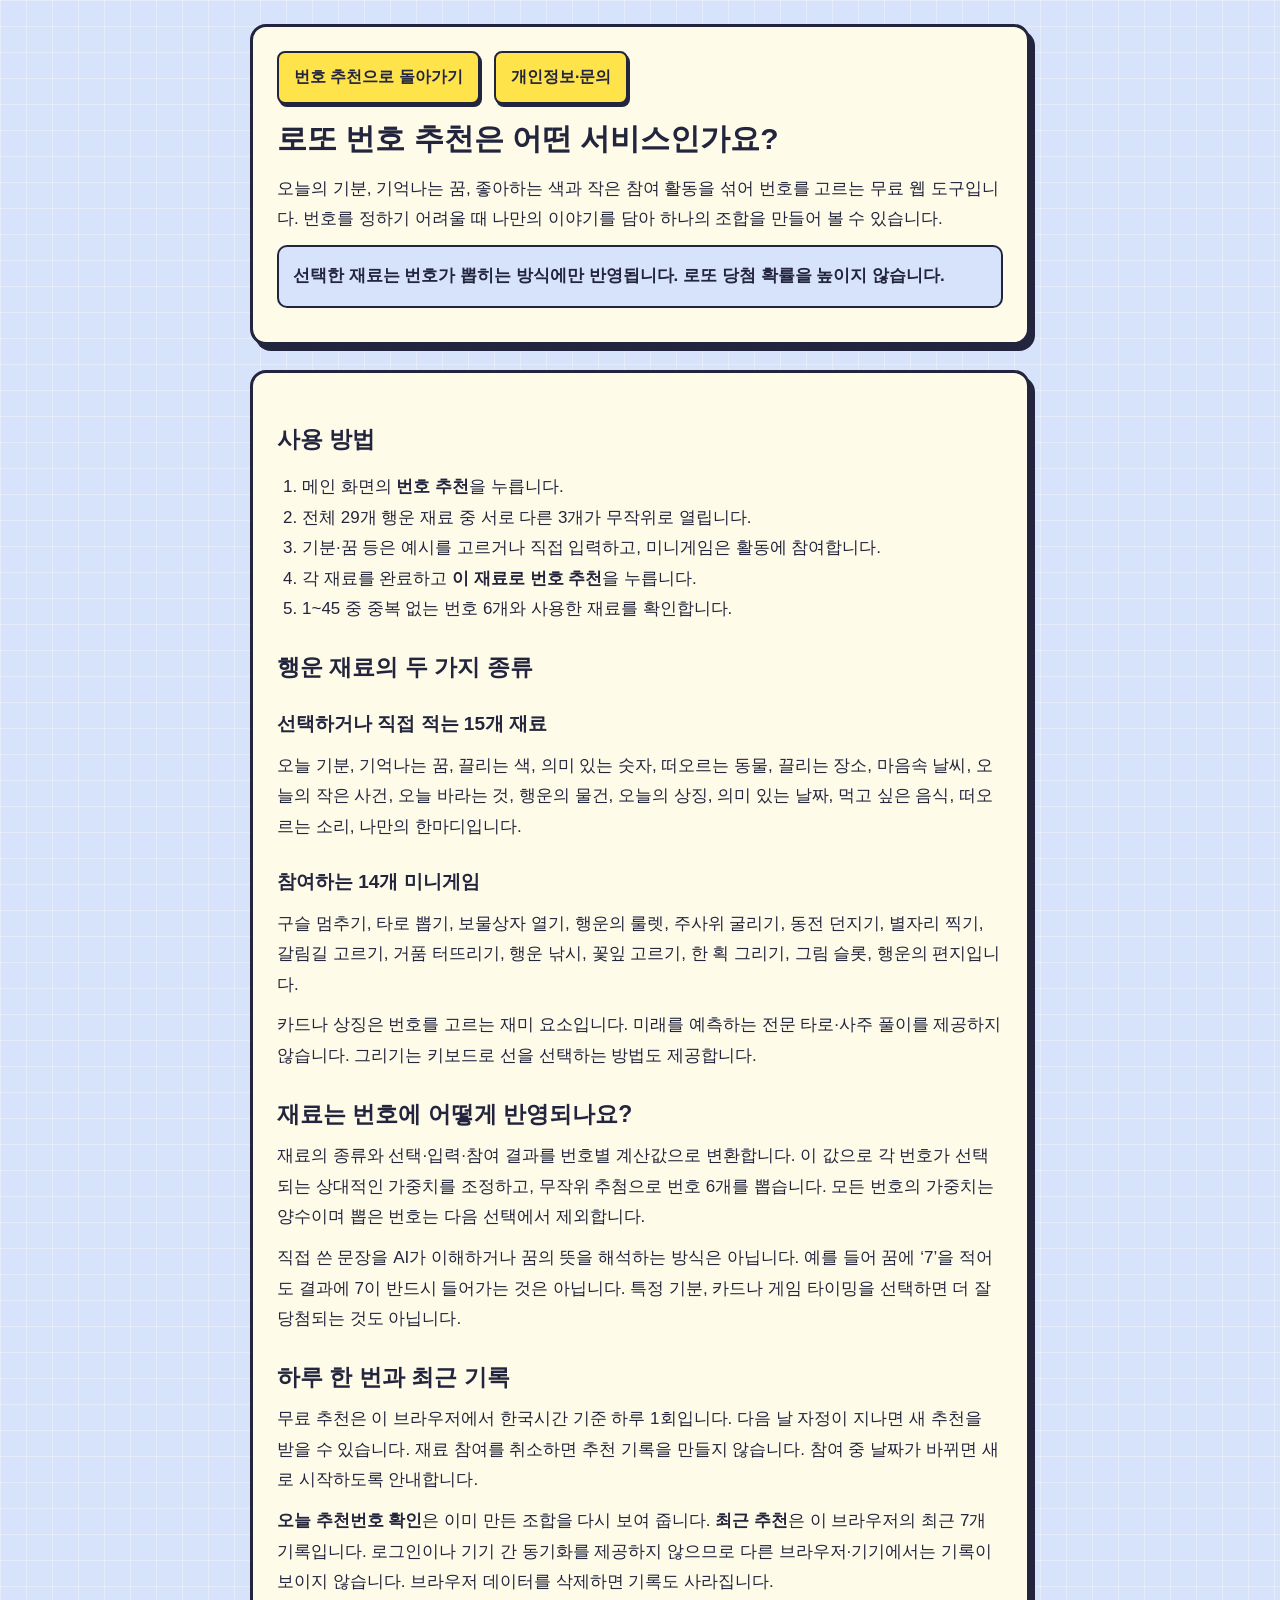
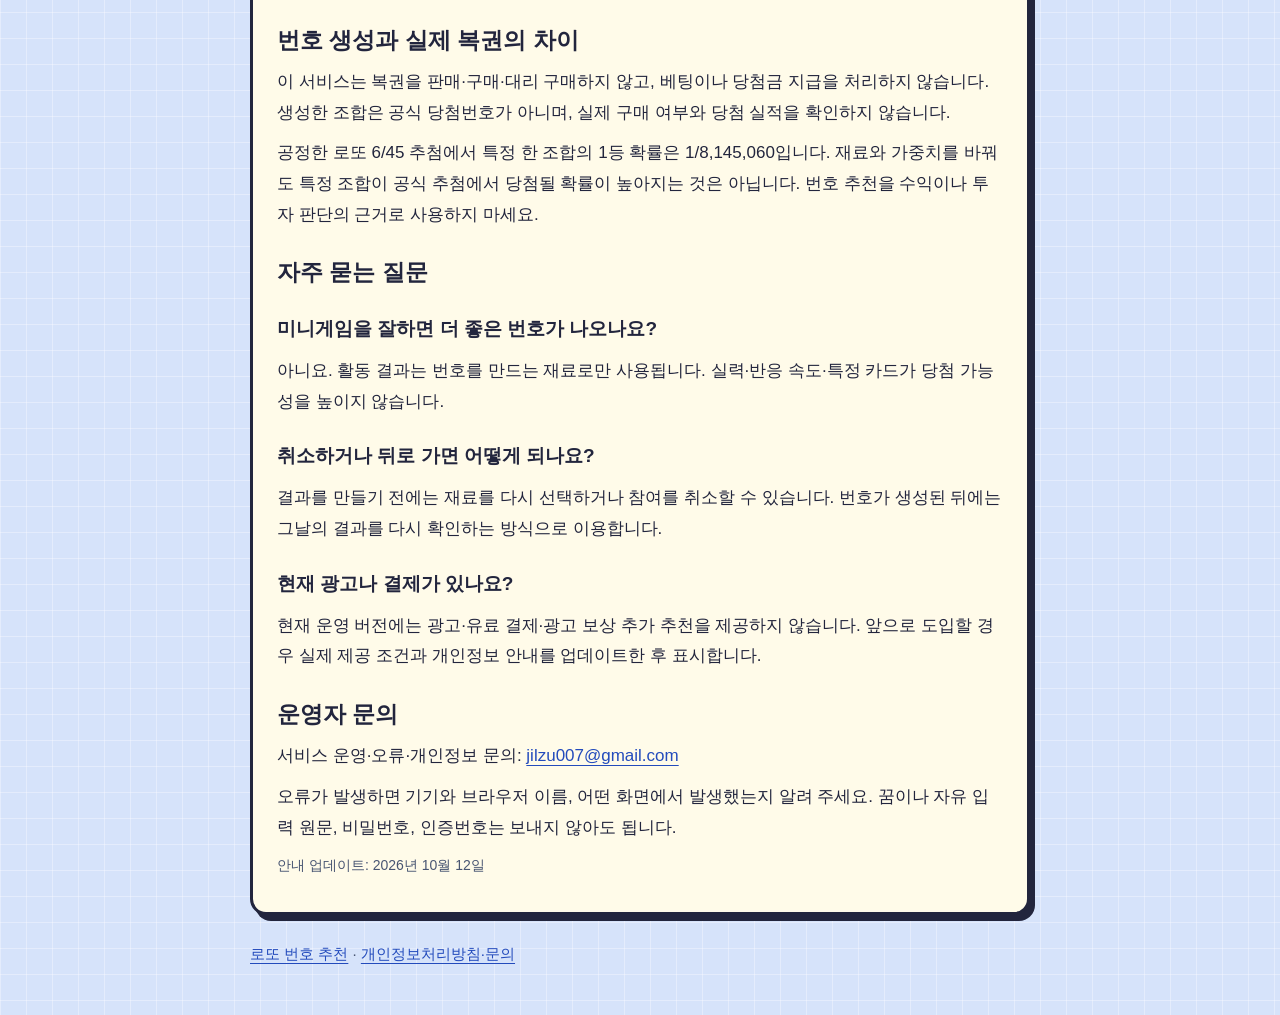
==== about.html @ af475376 "Add service privacy and contact pages for site review preparation" ====
<!doctype html><html lang="ko"><head><meta charset="utf-8"><meta name="viewport" content="width=device-width,initial-scale=1"><meta name="description" content="로또 번호 추천의 사용 방법, 행운 재료와 가중 추첨 방식, 하루 제한과 기록 안내"><title>서비스 소개·이용 안내 | 로또 번호 추천</title><link rel="stylesheet" href="info.css"></head><body><main><header><nav aria-label="서비스 메뉴"><a href="index.html">번호 추천으로 돌아가기</a><a href="privacy.html">개인정보·문의</a></nav><h1>로또 번호 추천은 어떤 서비스인가요?</h1><p>오늘의 기분, 기억나는 꿈, 좋아하는 색과 작은 참여 활동을 섞어 번호를 고르는 무료 웹 도구입니다. 번호를 정하기 어려울 때 나만의 이야기를 담아 하나의 조합을 만들어 볼 수 있습니다.</p><p class="notice">선택한 재료는 번호가 뽑히는 방식에만 반영됩니다. 로또 당첨 확률을 높이지 않습니다.</p></header><article><h2>사용 방법</h2><ol><li>메인 화면의 <strong>번호 추천</strong>을 누릅니다.</li><li>전체 29개 행운 재료 중 서로 다른 3개가 무작위로 열립니다.</li><li>기분·꿈 등은 예시를 고르거나 직접 입력하고, 미니게임은 활동에 참여합니다.</li><li>각 재료를 완료하고 <strong>이 재료로 번호 추천</strong>을 누릅니다.</li><li>1~45 중 중복 없는 번호 6개와 사용한 재료를 확인합니다.</li></ol><h2>행운 재료의 두 가지 종류</h2><h3>선택하거나 직접 적는 15개 재료</h3><p>오늘 기분, 기억나는 꿈, 끌리는 색, 의미 있는 숫자, 떠오르는 동물, 끌리는 장소, 마음속 날씨, 오늘의 작은 사건, 오늘 바라는 것, 행운의 물건, 오늘의 상징, 의미 있는 날짜, 먹고 싶은 음식, 떠오르는 소리, 나만의 한마디입니다.</p><h3>참여하는 14개 미니게임</h3><p>구슬 멈추기, 타로 뽑기, 보물상자 열기, 행운의 룰렛, 주사위 굴리기, 동전 던지기, 별자리 찍기, 갈림길 고르기, 거품 터뜨리기, 행운 낚시, 꽃잎 고르기, 한 획 그리기, 그림 슬롯, 행운의 편지입니다.</p><p>카드나 상징은 번호를 고르는 재미 요소입니다. 미래를 예측하는 전문 타로·사주 풀이를 제공하지 않습니다. 그리기는 키보드로 선을 선택하는 방법도 제공합니다.</p><h2>재료는 번호에 어떻게 반영되나요?</h2><p>재료의 종류와 선택·입력·참여 결과를 번호별 계산값으로 변환합니다. 이 값으로 각 번호가 선택되는 상대적인 가중치를 조정하고, 무작위 추첨으로 번호 6개를 뽑습니다. 모든 번호의 가중치는 양수이며 뽑은 번호는 다음 선택에서 제외합니다.</p><p>직접 쓴 문장을 AI가 이해하거나 꿈의 뜻을 해석하는 방식은 아닙니다. 예를 들어 꿈에 ‘7’을 적어도 결과에 7이 반드시 들어가는 것은 아닙니다. 특정 기분, 카드나 게임 타이밍을 선택하면 더 잘 당첨되는 것도 아닙니다.</p><h2>하루 한 번과 최근 기록</h2><p>무료 추천은 이 브라우저에서 한국시간 기준 하루 1회입니다. 다음 날 자정이 지나면 새 추천을 받을 수 있습니다. 재료 참여를 취소하면 추천 기록을 만들지 않습니다. 참여 중 날짜가 바뀌면 새로 시작하도록 안내합니다.</p><p><strong>오늘 추천번호 확인</strong>은 이미 만든 조합을 다시 보여 줍니다. <strong>최근 추천</strong>은 이 브라우저의 최근 7개 기록입니다. 로그인이나 기기 간 동기화를 제공하지 않으므로 다른 브라우저·기기에서는 기록이 보이지 않습니다. 브라우저 데이터를 삭제하면 기록도 사라집니다.</p><h2>번호 생성과 실제 복권의 차이</h2><p>이 서비스는 복권을 판매·구매·대리 구매하지 않고, 베팅이나 당첨금 지급을 처리하지 않습니다. 생성한 조합은 공식 당첨번호가 아니며, 실제 구매 여부와 당첨 실적을 확인하지 않습니다.</p><p>공정한 로또 6/45 추첨에서 특정 한 조합의 1등 확률은 1/8,145,060입니다. 재료와 가중치를 바꿔도 특정 조합이 공식 추첨에서 당첨될 확률이 높아지는 것은 아닙니다. 번호 추천을 수익이나 투자 판단의 근거로 사용하지 마세요.</p><h2>자주 묻는 질문</h2><h3>미니게임을 잘하면 더 좋은 번호가 나오나요?</h3><p>아니요. 활동 결과는 번호를 만드는 재료로만 사용됩니다. 실력·반응 속도·특정 카드가 당첨 가능성을 높이지 않습니다.</p><h3>취소하거나 뒤로 가면 어떻게 되나요?</h3><p>결과를 만들기 전에는 재료를 다시 선택하거나 참여를 취소할 수 있습니다. 번호가 생성된 뒤에는 그날의 결과를 다시 확인하는 방식으로 이용합니다.</p><h3>현재 광고나 결제가 있나요?</h3><p>현재 운영 버전에는 광고·유료 결제·광고 보상 추가 추천을 제공하지 않습니다. 앞으로 도입할 경우 실제 제공 조건과 개인정보 안내를 업데이트한 후 표시합니다.</p><h2>운영자 문의</h2><p>서비스 운영·오류·개인정보 문의: <a href="mailto:jilzu007@gmail.com">jilzu007@gmail.com</a></p><p>오류가 발생하면 기기와 브라우저 이름, 어떤 화면에서 발생했는지 알려 주세요. 꿈이나 자유 입력 원문, 비밀번호, 인증번호는 보내지 않아도 됩니다.</p><p class="updated">안내 업데이트: 2026년 10월 12일</p></article><footer><a href="index.html">로또 번호 추천</a> · <a href="privacy.html">개인정보처리방침·문의</a></footer></main></body></html>
---- info.css ----
:root{font-family:"Malgun Gothic","Apple SD Gothic Neo",sans-serif;color:#22253d;background:#d6e3fa}*{box-sizing:border-box}body{margin:0;line-height:1.8;background-image:linear-gradient(#fff5 1px,transparent 1px),linear-gradient(90deg,#fff5 1px,transparent 1px);background-size:26px 26px}main{width:min(820px,100%);margin:auto;padding:24px 20px 48px}header,article{padding:24px;background:#fffbe9;border:3px solid #22253d;border-radius:16px;box-shadow:5px 6px #22253d;margin-bottom:25px}h1{font-size:30px;line-height:1.4;margin:14px 0}h2{font-size:23px;line-height:1.5;margin:25px 0 10px}h3{font-size:19px;margin:22px 0 8px}p,li{font-size:17px;overflow-wrap:anywhere}p{margin:10px 0}a{color:#234bbc;text-underline-offset:4px}nav{display:flex;gap:14px;flex-wrap:wrap}nav a,.button{display:inline-block;padding:10px 15px;border:2px solid #22253d;box-shadow:2px 3px #22253d;background:#ffe34a;border-radius:8px;font-size:16px;font-weight:800;color:#22253d;text-decoration:none;min-height:44px}a:focus-visible,button:focus-visible{outline:3px solid #234bbc;outline-offset:4px}.notice{background:#d6e3fa;border:2px solid #22253d;border-radius:10px;padding:14px;font-weight:700}.updated{font-size:14px;color:#485572}button.button{cursor:pointer;font:inherit;font-weight:800}#delete-status{font-size:16px;font-weight:700}footer{font-size:15px;color:#485572}ul,ol{padding-left:25px}@media(max-width:360px){main{padding:18px 14px 35px}header,article{padding:18px}h1{font-size:26px}p,li{font-size:17px}}
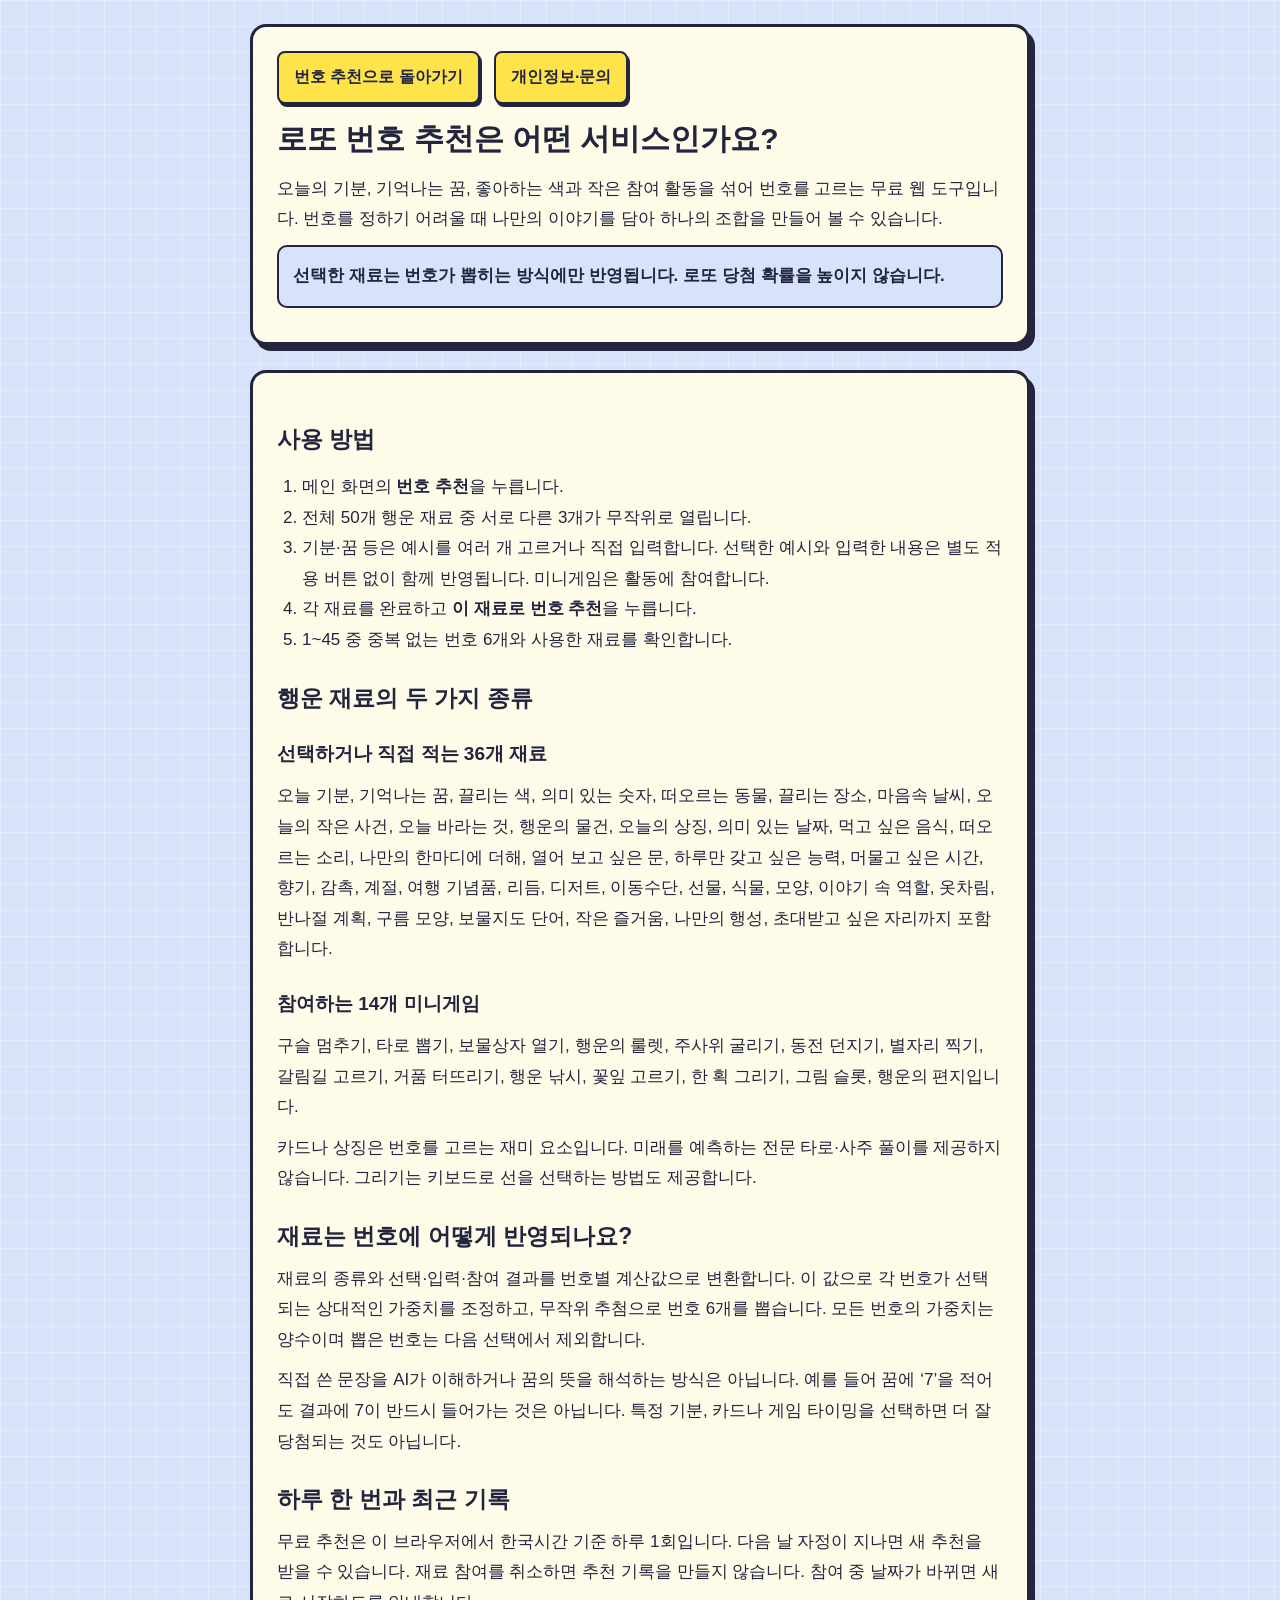
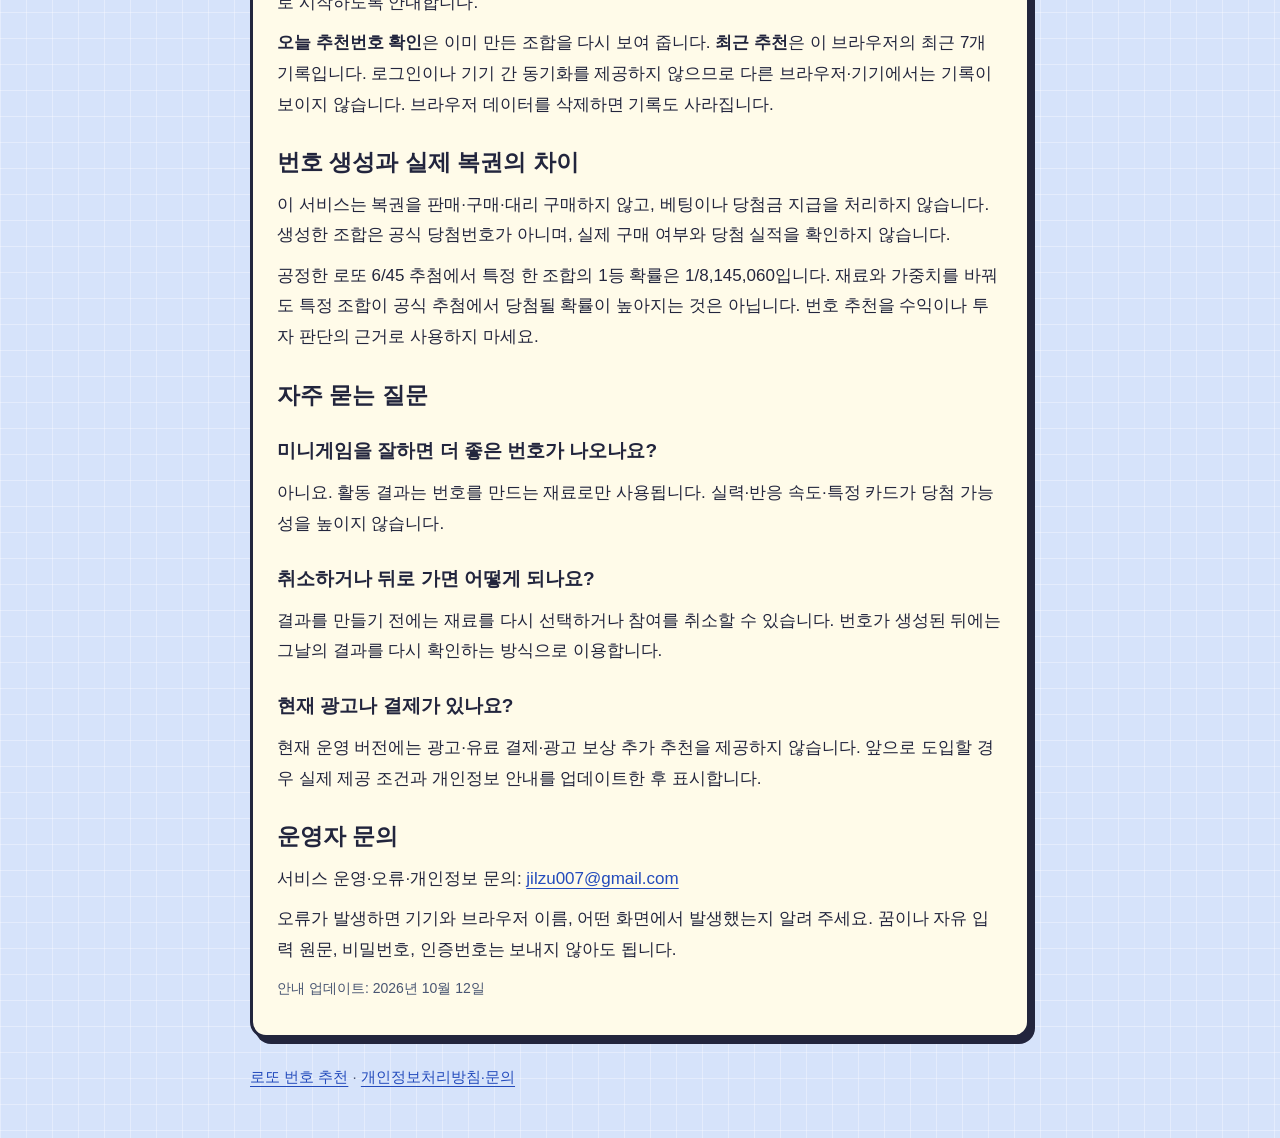
==== commit 8c1fd711: "Improve luck activities and auto-apply combined answers from expanded bank" ====
--- a/about.html
+++ b/about.html
@@ -1 +1 @@
-<!doctype html><html lang="ko"><head><meta charset="utf-8"><meta name="viewport" content="width=device-width,initial-scale=1"><meta name="description" content="로또 번호 추천의 사용 방법, 행운 재료와 가중 추첨 방식, 하루 제한과 기록 안내"><title>서비스 소개·이용 안내 | 로또 번호 추천</title><link rel="stylesheet" href="info.css"></head><body><main><header><nav aria-label="서비스 메뉴"><a href="index.html">번호 추천으로 돌아가기</a><a href="privacy.html">개인정보·문의</a></nav><h1>로또 번호 추천은 어떤 서비스인가요?</h1><p>오늘의 기분, 기억나는 꿈, 좋아하는 색과 작은 참여 활동을 섞어 번호를 고르는 무료 웹 도구입니다. 번호를 정하기 어려울 때 나만의 이야기를 담아 하나의 조합을 만들어 볼 수 있습니다.</p><p class="notice">선택한 재료는 번호가 뽑히는 방식에만 반영됩니다. 로또 당첨 확률을 높이지 않습니다.</p></header><article><h2>사용 방법</h2><ol><li>메인 화면의 <strong>번호 추천</strong>을 누릅니다.</li><li>전체 29개 행운 재료 중 서로 다른 3개가 무작위로 열립니다.</li><li>기분·꿈 등은 예시를 고르거나 직접 입력하고, 미니게임은 활동에 참여합니다.</li><li>각 재료를 완료하고 <strong>이 재료로 번호 추천</strong>을 누릅니다.</li><li>1~45 중 중복 없는 번호 6개와 사용한 재료를 확인합니다.</li></ol><h2>행운 재료의 두 가지 종류</h2><h3>선택하거나 직접 적는 15개 재료</h3><p>오늘 기분, 기억나는 꿈, 끌리는 색, 의미 있는 숫자, 떠오르는 동물, 끌리는 장소, 마음속 날씨, 오늘의 작은 사건, 오늘 바라는 것, 행운의 물건, 오늘의 상징, 의미 있는 날짜, 먹고 싶은 음식, 떠오르는 소리, 나만의 한마디입니다.</p><h3>참여하는 14개 미니게임</h3><p>구슬 멈추기, 타로 뽑기, 보물상자 열기, 행운의 룰렛, 주사위 굴리기, 동전 던지기, 별자리 찍기, 갈림길 고르기, 거품 터뜨리기, 행운 낚시, 꽃잎 고르기, 한 획 그리기, 그림 슬롯, 행운의 편지입니다.</p><p>카드나 상징은 번호를 고르는 재미 요소입니다. 미래를 예측하는 전문 타로·사주 풀이를 제공하지 않습니다. 그리기는 키보드로 선을 선택하는 방법도 제공합니다.</p><h2>재료는 번호에 어떻게 반영되나요?</h2><p>재료의 종류와 선택·입력·참여 결과를 번호별 계산값으로 변환합니다. 이 값으로 각 번호가 선택되는 상대적인 가중치를 조정하고, 무작위 추첨으로 번호 6개를 뽑습니다. 모든 번호의 가중치는 양수이며 뽑은 번호는 다음 선택에서 제외합니다.</p><p>직접 쓴 문장을 AI가 이해하거나 꿈의 뜻을 해석하는 방식은 아닙니다. 예를 들어 꿈에 ‘7’을 적어도 결과에 7이 반드시 들어가는 것은 아닙니다. 특정 기분, 카드나 게임 타이밍을 선택하면 더 잘 당첨되는 것도 아닙니다.</p><h2>하루 한 번과 최근 기록</h2><p>무료 추천은 이 브라우저에서 한국시간 기준 하루 1회입니다. 다음 날 자정이 지나면 새 추천을 받을 수 있습니다. 재료 참여를 취소하면 추천 기록을 만들지 않습니다. 참여 중 날짜가 바뀌면 새로 시작하도록 안내합니다.</p><p><strong>오늘 추천번호 확인</strong>은 이미 만든 조합을 다시 보여 줍니다. <strong>최근 추천</strong>은 이 브라우저의 최근 7개 기록입니다. 로그인이나 기기 간 동기화를 제공하지 않으므로 다른 브라우저·기기에서는 기록이 보이지 않습니다. 브라우저 데이터를 삭제하면 기록도 사라집니다.</p><h2>번호 생성과 실제 복권의 차이</h2><p>이 서비스는 복권을 판매·구매·대리 구매하지 않고, 베팅이나 당첨금 지급을 처리하지 않습니다. 생성한 조합은 공식 당첨번호가 아니며, 실제 구매 여부와 당첨 실적을 확인하지 않습니다.</p><p>공정한 로또 6/45 추첨에서 특정 한 조합의 1등 확률은 1/8,145,060입니다. 재료와 가중치를 바꿔도 특정 조합이 공식 추첨에서 당첨될 확률이 높아지는 것은 아닙니다. 번호 추천을 수익이나 투자 판단의 근거로 사용하지 마세요.</p><h2>자주 묻는 질문</h2><h3>미니게임을 잘하면 더 좋은 번호가 나오나요?</h3><p>아니요. 활동 결과는 번호를 만드는 재료로만 사용됩니다. 실력·반응 속도·특정 카드가 당첨 가능성을 높이지 않습니다.</p><h3>취소하거나 뒤로 가면 어떻게 되나요?</h3><p>결과를 만들기 전에는 재료를 다시 선택하거나 참여를 취소할 수 있습니다. 번호가 생성된 뒤에는 그날의 결과를 다시 확인하는 방식으로 이용합니다.</p><h3>현재 광고나 결제가 있나요?</h3><p>현재 운영 버전에는 광고·유료 결제·광고 보상 추가 추천을 제공하지 않습니다. 앞으로 도입할 경우 실제 제공 조건과 개인정보 안내를 업데이트한 후 표시합니다.</p><h2>운영자 문의</h2><p>서비스 운영·오류·개인정보 문의: <a href="mailto:jilzu007@gmail.com">jilzu007@gmail.com</a></p><p>오류가 발생하면 기기와 브라우저 이름, 어떤 화면에서 발생했는지 알려 주세요. 꿈이나 자유 입력 원문, 비밀번호, 인증번호는 보내지 않아도 됩니다.</p><p class="updated">안내 업데이트: 2026년 10월 12일</p></article><footer><a href="index.html">로또 번호 추천</a> · <a href="privacy.html">개인정보처리방침·문의</a></footer></main></body></html>
+<!doctype html><html lang="ko"><head><meta charset="utf-8"><meta name="viewport" content="width=device-width,initial-scale=1"><meta name="description" content="로또 번호 추천의 사용 방법, 행운 재료와 가중 추첨 방식, 하루 제한과 기록 안내"><title>서비스 소개·이용 안내 | 로또 번호 추천</title><link rel="stylesheet" href="info.css"></head><body><main><header><nav aria-label="서비스 메뉴"><a href="index.html">번호 추천으로 돌아가기</a><a href="privacy.html">개인정보·문의</a></nav><h1>로또 번호 추천은 어떤 서비스인가요?</h1><p>오늘의 기분, 기억나는 꿈, 좋아하는 색과 작은 참여 활동을 섞어 번호를 고르는 무료 웹 도구입니다. 번호를 정하기 어려울 때 나만의 이야기를 담아 하나의 조합을 만들어 볼 수 있습니다.</p><p class="notice">선택한 재료는 번호가 뽑히는 방식에만 반영됩니다. 로또 당첨 확률을 높이지 않습니다.</p></header><article><h2>사용 방법</h2><ol><li>메인 화면의 <strong>번호 추천</strong>을 누릅니다.</li><li>전체 50개 행운 재료 중 서로 다른 3개가 무작위로 열립니다.</li><li>기분·꿈 등은 예시를 여러 개 고르거나 직접 입력합니다. 선택한 예시와 입력한 내용은 별도 적용 버튼 없이 함께 반영됩니다. 미니게임은 활동에 참여합니다.</li><li>각 재료를 완료하고 <strong>이 재료로 번호 추천</strong>을 누릅니다.</li><li>1~45 중 중복 없는 번호 6개와 사용한 재료를 확인합니다.</li></ol><h2>행운 재료의 두 가지 종류</h2><h3>선택하거나 직접 적는 36개 재료</h3><p>오늘 기분, 기억나는 꿈, 끌리는 색, 의미 있는 숫자, 떠오르는 동물, 끌리는 장소, 마음속 날씨, 오늘의 작은 사건, 오늘 바라는 것, 행운의 물건, 오늘의 상징, 의미 있는 날짜, 먹고 싶은 음식, 떠오르는 소리, 나만의 한마디에 더해, 열어 보고 싶은 문, 하루만 갖고 싶은 능력, 머물고 싶은 시간, 향기, 감촉, 계절, 여행 기념품, 리듬, 디저트, 이동수단, 선물, 식물, 모양, 이야기 속 역할, 옷차림, 반나절 계획, 구름 모양, 보물지도 단어, 작은 즐거움, 나만의 행성, 초대받고 싶은 자리까지 포함합니다.</p><h3>참여하는 14개 미니게임</h3><p>구슬 멈추기, 타로 뽑기, 보물상자 열기, 행운의 룰렛, 주사위 굴리기, 동전 던지기, 별자리 찍기, 갈림길 고르기, 거품 터뜨리기, 행운 낚시, 꽃잎 고르기, 한 획 그리기, 그림 슬롯, 행운의 편지입니다.</p><p>카드나 상징은 번호를 고르는 재미 요소입니다. 미래를 예측하는 전문 타로·사주 풀이를 제공하지 않습니다. 그리기는 키보드로 선을 선택하는 방법도 제공합니다.</p><h2>재료는 번호에 어떻게 반영되나요?</h2><p>재료의 종류와 선택·입력·참여 결과를 번호별 계산값으로 변환합니다. 이 값으로 각 번호가 선택되는 상대적인 가중치를 조정하고, 무작위 추첨으로 번호 6개를 뽑습니다. 모든 번호의 가중치는 양수이며 뽑은 번호는 다음 선택에서 제외합니다.</p><p>직접 쓴 문장을 AI가 이해하거나 꿈의 뜻을 해석하는 방식은 아닙니다. 예를 들어 꿈에 ‘7’을 적어도 결과에 7이 반드시 들어가는 것은 아닙니다. 특정 기분, 카드나 게임 타이밍을 선택하면 더 잘 당첨되는 것도 아닙니다.</p><h2>하루 한 번과 최근 기록</h2><p>무료 추천은 이 브라우저에서 한국시간 기준 하루 1회입니다. 다음 날 자정이 지나면 새 추천을 받을 수 있습니다. 재료 참여를 취소하면 추천 기록을 만들지 않습니다. 참여 중 날짜가 바뀌면 새로 시작하도록 안내합니다.</p><p><strong>오늘 추천번호 확인</strong>은 이미 만든 조합을 다시 보여 줍니다. <strong>최근 추천</strong>은 이 브라우저의 최근 7개 기록입니다. 로그인이나 기기 간 동기화를 제공하지 않으므로 다른 브라우저·기기에서는 기록이 보이지 않습니다. 브라우저 데이터를 삭제하면 기록도 사라집니다.</p><h2>번호 생성과 실제 복권의 차이</h2><p>이 서비스는 복권을 판매·구매·대리 구매하지 않고, 베팅이나 당첨금 지급을 처리하지 않습니다. 생성한 조합은 공식 당첨번호가 아니며, 실제 구매 여부와 당첨 실적을 확인하지 않습니다.</p><p>공정한 로또 6/45 추첨에서 특정 한 조합의 1등 확률은 1/8,145,060입니다. 재료와 가중치를 바꿔도 특정 조합이 공식 추첨에서 당첨될 확률이 높아지는 것은 아닙니다. 번호 추천을 수익이나 투자 판단의 근거로 사용하지 마세요.</p><h2>자주 묻는 질문</h2><h3>미니게임을 잘하면 더 좋은 번호가 나오나요?</h3><p>아니요. 활동 결과는 번호를 만드는 재료로만 사용됩니다. 실력·반응 속도·특정 카드가 당첨 가능성을 높이지 않습니다.</p><h3>취소하거나 뒤로 가면 어떻게 되나요?</h3><p>결과를 만들기 전에는 재료를 다시 선택하거나 참여를 취소할 수 있습니다. 번호가 생성된 뒤에는 그날의 결과를 다시 확인하는 방식으로 이용합니다.</p><h3>현재 광고나 결제가 있나요?</h3><p>현재 운영 버전에는 광고·유료 결제·광고 보상 추가 추천을 제공하지 않습니다. 앞으로 도입할 경우 실제 제공 조건과 개인정보 안내를 업데이트한 후 표시합니다.</p><h2>운영자 문의</h2><p>서비스 운영·오류·개인정보 문의: <a href="mailto:jilzu007@gmail.com">jilzu007@gmail.com</a></p><p>오류가 발생하면 기기와 브라우저 이름, 어떤 화면에서 발생했는지 알려 주세요. 꿈이나 자유 입력 원문, 비밀번호, 인증번호는 보내지 않아도 됩니다.</p><p class="updated">안내 업데이트: 2026년 10월 12일</p></article><footer><a href="index.html">로또 번호 추천</a> · <a href="privacy.html">개인정보처리방침·문의</a></footer></main></body></html>
